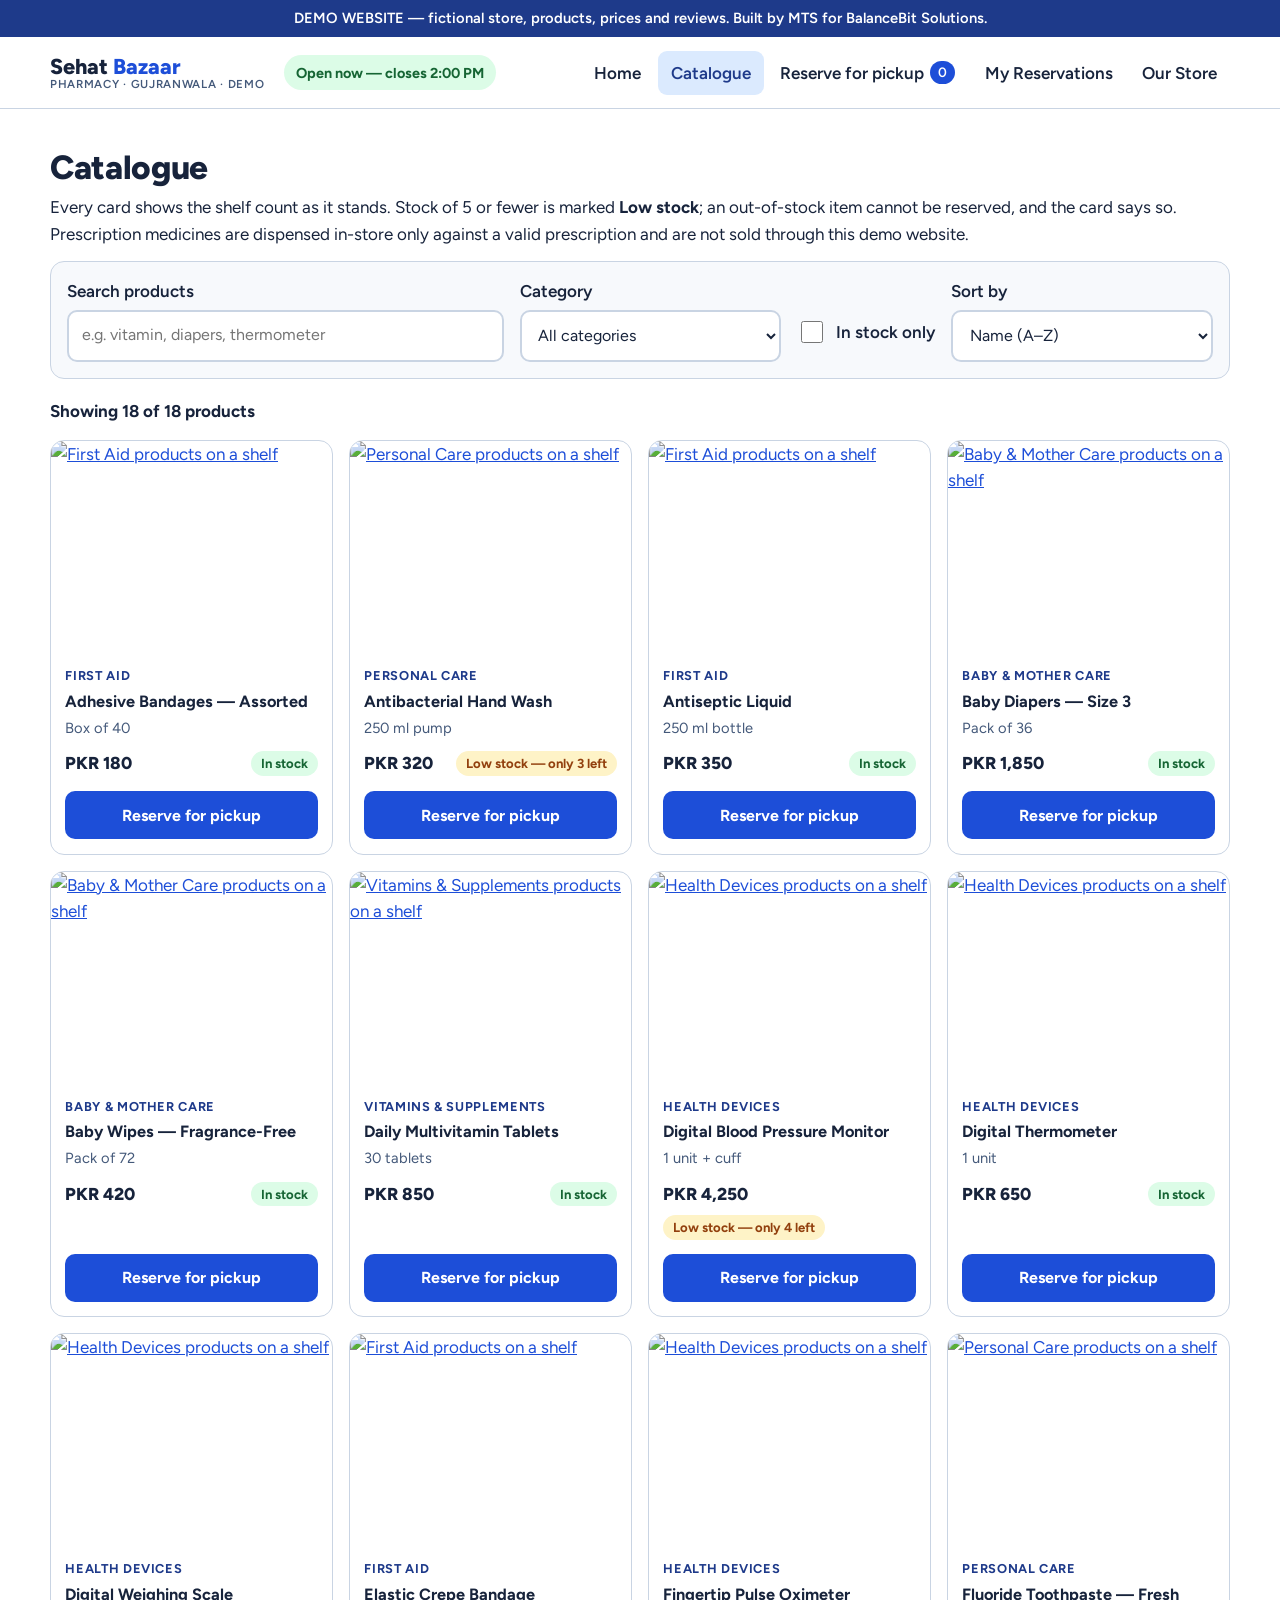
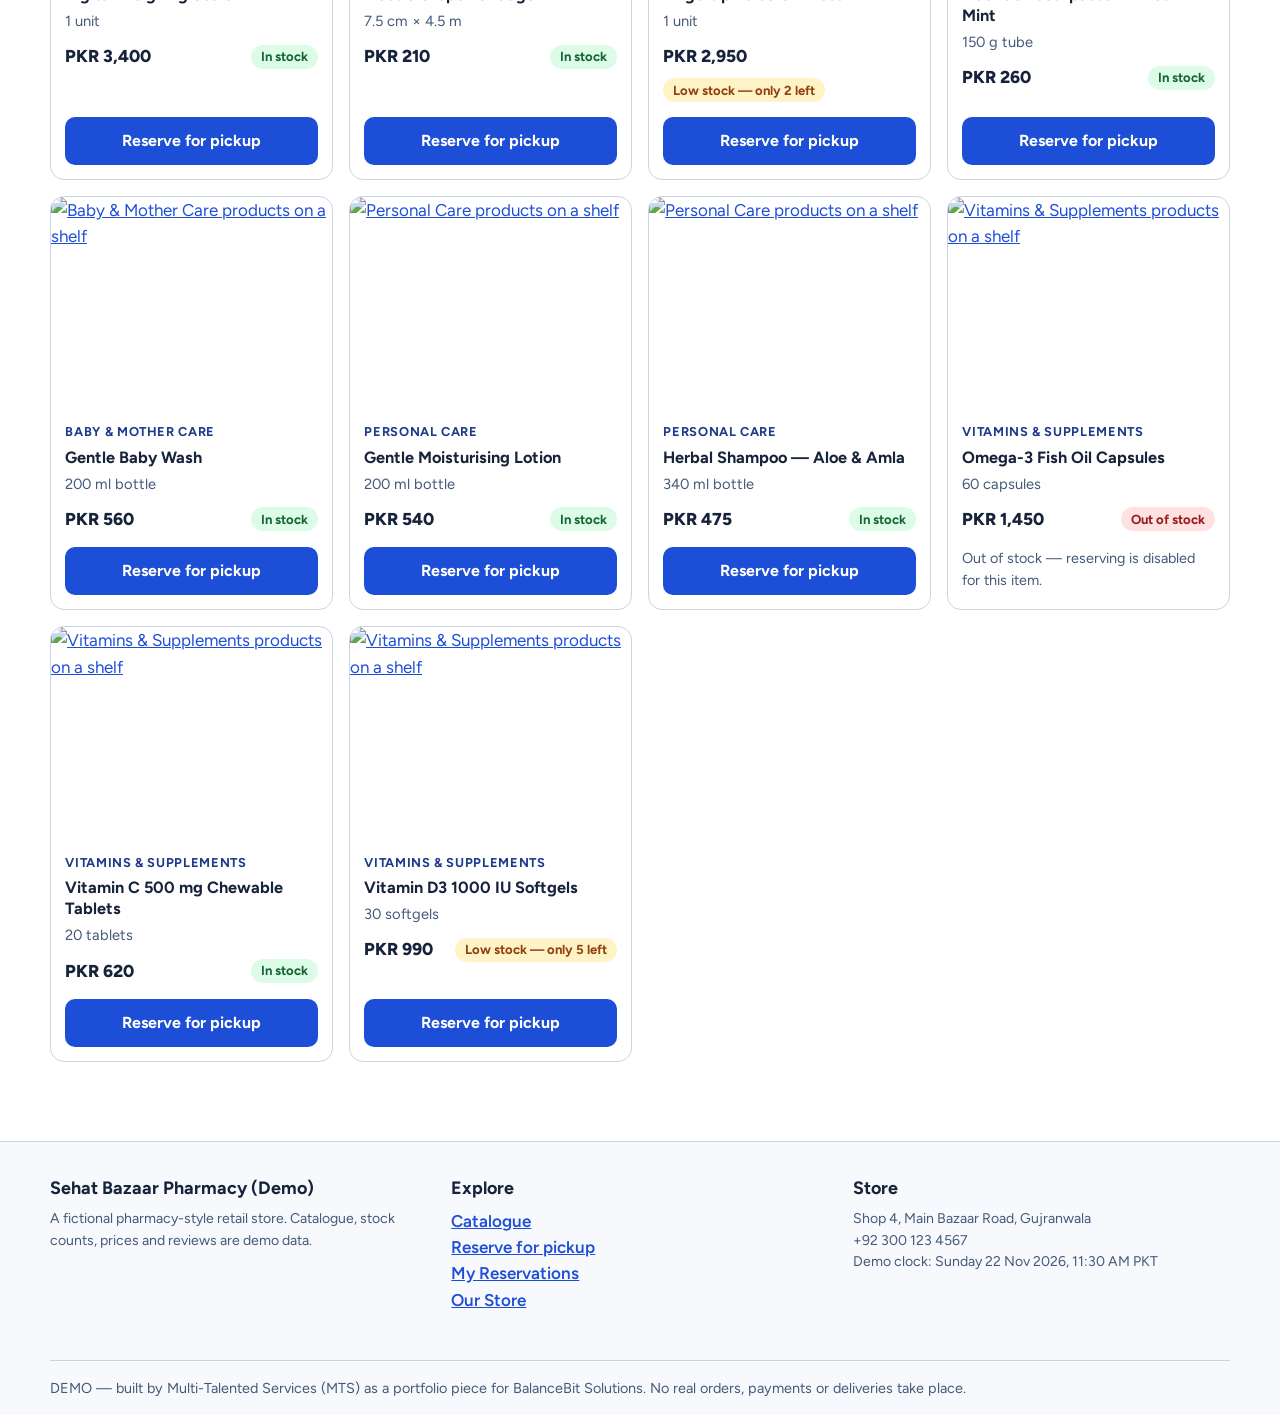
==== catalogue.html @ 66dd3151 "Queue #13: Sehat Bazaar Pharmacy retail store demo (6 pages, 141 tests PASS, scorecard 91/100)" ====
<!DOCTYPE html>
<html lang="en">
<head>
<meta charset="utf-8">
<meta name="viewport" content="width=device-width, initial-scale=1">
<title>Catalogue — Sehat Bazaar Pharmacy (Demo)</title>
<meta name="description" content="Demo catalogue of 18 fictional pharmacy-store products across five categories, with live stock states, search, category filter, in-stock toggle and sorting.">
<link rel="icon" href="assets/favicon.svg" type="image/svg+xml">
<link rel="preconnect" href="https://fonts.googleapis.com">
<link rel="preconnect" href="https://fonts.gstatic.com" crossorigin>
<link href="https://fonts.googleapis.com/css2?family=Figtree:wght@400;600;700;800&display=swap" rel="stylesheet">
<link rel="stylesheet" href="css/style.css">
</head>
<body>
<a class="skip" href="#main">Skip to main content</a>
<div class="demo-banner">DEMO WEBSITE — fictional store, products, prices and reviews. Built by MTS for BalanceBit Solutions.</div>
<header class="site-header">
  <div class="wrap header-in">
    <a class="logo" href="index.html">Sehat <span>Bazaar</span><small>Pharmacy · Gujranwala · Demo</small></a>
    <span class="open-chip" data-open-state>Open now</span>
    <nav class="main-nav" aria-label="Main">
      <a href="index.html">Home</a>
      <a href="catalogue.html" aria-current="page">Catalogue</a>
      <a href="reserve.html">Reserve for pickup<span class="basket-pill" data-basket-count>0</span></a>
      <a href="reservations.html">My Reservations</a>
      <a href="store.html">Our Store</a>
    </nav>
  </div>
</header>
<main id="main" class="wrap section">
  <h1>Catalogue</h1>
  <p>Every card shows the shelf count as it stands. Stock of 5 or fewer is marked <strong>Low stock</strong>; an out-of-stock item cannot be reserved, and the card says so. Prescription medicines are dispensed in-store only against a valid prescription and are not sold through this demo website.</p>

  <form class="filters" data-filters aria-label="Catalogue filters">
    <div class="field">
      <label for="f-q">Search products</label>
      <input type="search" id="f-q" data-f-q placeholder="e.g. vitamin, diapers, thermometer" autocomplete="off">
    </div>
    <div class="field">
      <label for="f-cat">Category</label>
      <select id="f-cat" data-f-cat>
        <option value="all">All categories</option>
        <option value="vitamins">Vitamins &amp; Supplements</option>
        <option value="personal">Personal Care</option>
        <option value="firstaid">First Aid</option>
        <option value="baby">Baby &amp; Mother Care</option>
        <option value="devices">Health Devices</option>
      </select>
    </div>
    <label class="checkline"><input type="checkbox" data-f-stock> In stock only</label>
    <div class="field">
      <label for="f-sort">Sort by</label>
      <select id="f-sort" data-f-sort>
        <option value="name-asc">Name (A–Z)</option>
        <option value="name-desc">Name (Z–A)</option>
        <option value="price-asc">Price (low to high)</option>
        <option value="price-desc">Price (high to low)</option>
      </select>
    </div>
  </form>

  <p class="count-line" data-f-count role="status">Showing 18 of 18 products</p>
  <div class="grid" data-cat-grid></div>
  <div class="empty" data-f-empty hidden>
    <h2>No products found</h2>
    <p data-f-empty-msg>No products match these filters.</p>
    <button class="btn btn-primary" type="button" data-f-reset>Reset all filters</button>
  </div>
</main>
<footer class="site-footer">
  <div class="wrap footer-in">
    <div><h3>Sehat Bazaar Pharmacy (Demo)</h3><p class="fine">A fictional pharmacy-style retail store. Catalogue, stock counts, prices and reviews are demo data.</p></div>
    <div><h3>Explore</h3><p><a href="catalogue.html">Catalogue</a><br><a href="reserve.html">Reserve for pickup</a><br><a href="reservations.html">My Reservations</a><br><a href="store.html">Our Store</a></p></div>
    <div><h3>Store</h3><p class="fine">Shop 4, Main Bazaar Road, Gujranwala<br>+92 300 123 4567<br>Demo clock: Sunday 22 Nov 2026, 11:30 AM PKT</p></div>
  </div>
  <div class="wrap footer-note">DEMO — built by Multi-Talented Services (MTS) as a portfolio piece for BalanceBit Solutions. No real orders, payments or deliveries take place.</div>
</footer>
<script src="js/logic.js"></script>
<script src="js/app.js"></script>
</body>
</html>
---- css/style.css ----
/* Sehat Bazaar Pharmacy (DEMO) — "Clean Local" civic-blue register.
   Tokens only (lesson 4): white ground, royal blue primary, cool-grey surfaces,
   ink text. Semantic colours appear ONLY for stock states and form errors. */
:root{
  --blue:#1D4ED8; --blue-dark:#1E3A8A; --blue-soft:#DBEAFE;
  --ink:#17233B; --muted:#44597A;
  --surface:#EEF2F7; --surface-2:#F7F9FC; --line:#C9D4E3;
  --ok:#166534; --ok-bg:#DCFCE7;
  --warn:#92400E; --warn-bg:#FEF3C7;
  --out:#991B1B; --out-bg:#FEE2E2;
  --error:#B91C1C;
  --radius:14px;
  --font:"Figtree","Segoe UI",system-ui,-apple-system,Arial,sans-serif;
}
*{box-sizing:border-box}
[hidden]{display:none !important}
html{scroll-behavior:smooth}
body{margin:0;font-family:var(--font);color:var(--ink);background:#fff;line-height:1.55;font-size:17px}
img{max-width:100%;display:block}
a{color:var(--blue)}
a:hover{color:var(--blue-dark)}
:focus-visible{outline:3px solid var(--blue);outline-offset:2px;border-radius:4px}
.wrap{max-width:1180px;margin:0 auto;padding:0 20px}
h1{font-size:2.1rem;line-height:1.15;margin:0 0 .5rem;font-weight:800;letter-spacing:-.01em}
h2{font-size:1.55rem;line-height:1.2;margin:0 0 .75rem;font-weight:800}
h3{font-size:1.12rem;margin:0 0 .4rem;font-weight:700}
p{margin:0 0 .9rem}
.fine{font-size:.88rem;color:var(--muted)}
.vh{position:absolute;width:1px;height:1px;overflow:hidden;clip:rect(0 0 0 0);white-space:nowrap}
.skip{position:absolute;left:-999px;top:0;background:var(--blue);color:#fff;padding:.6rem 1rem;z-index:50}
.skip:focus{left:8px;top:8px;color:#fff}

/* demo banner + header */
.demo-banner{background:var(--blue-dark);color:#fff;text-align:center;padding:.45rem 1rem;font-size:.92rem;font-weight:600}
.site-header{border-bottom:1px solid var(--line);background:#fff}
.header-in{display:flex;align-items:center;gap:1.2rem;flex-wrap:wrap;padding:.85rem 0}
.logo{font-size:1.35rem;font-weight:800;color:var(--ink);text-decoration:none;line-height:1.1}
.logo span{color:var(--blue)}
.logo small{display:block;font-size:.72rem;font-weight:600;color:var(--muted);letter-spacing:.06em;text-transform:uppercase}
.main-nav{display:flex;gap:.25rem;flex-wrap:wrap;margin-left:auto}
.main-nav a{color:var(--ink);text-decoration:none;font-weight:600;padding:.55rem .8rem;border-radius:9px;min-height:44px;display:inline-flex;align-items:center}
.main-nav a:hover{background:var(--surface);color:var(--blue-dark)}
.main-nav a[aria-current="page"]{background:var(--blue-soft);color:var(--blue-dark)}
.basket-pill{background:var(--blue);color:#fff;border-radius:999px;padding:.05rem .5rem;font-size:.85rem;margin-left:.35rem}
.open-chip{font-size:.9rem;font-weight:700;padding:.4rem .75rem;border-radius:999px;background:var(--surface);color:var(--ink)}
.open-chip.is-open{background:var(--ok-bg);color:var(--ok)}
.open-chip.is-closed{background:var(--out-bg);color:var(--out)}

/* buttons — ONE system */
.btn{display:inline-flex;align-items:center;justify-content:center;gap:.45rem;font:inherit;font-weight:700;
  border-radius:10px;border:2px solid transparent;padding:.62rem 1.15rem;min-height:48px;cursor:pointer;
  text-decoration:none;font-size:1rem;line-height:1.2}
.btn-primary{background:var(--blue);color:#fff}
.btn-primary:hover{background:var(--blue-dark);color:#fff}
.btn-ghost{background:#fff;border-color:var(--line);color:var(--ink)}
.btn-ghost:hover{border-color:var(--blue);color:var(--blue-dark)}
.btn-wa{background:#fff;border-color:var(--blue);color:var(--blue-dark)}
.btn-wa:hover{background:var(--blue-soft)}
.btn-block{width:100%}
.btn-sm{min-height:44px;padding:.4rem .8rem;font-size:.92rem}
.btn[disabled]{opacity:.55;cursor:not-allowed}

/* fields — ONE system */
label{font-weight:600;display:block;margin-bottom:.35rem}
input[type="text"],input[type="tel"],input[type="search"],input[type="number"],select{
  font:inherit;font-size:16px;color:var(--ink);background:#fff;border:2px solid var(--line);
  border-radius:10px;padding:.62rem .8rem;min-height:52px;width:100%}
input:focus,select:focus{border-color:var(--blue);outline:3px solid var(--blue-soft);outline-offset:0}
.field-error{color:var(--error);font-weight:600;font-size:.95rem;margin:.4rem 0 0}
.checkline{display:flex;align-items:center;gap:.6rem;font-weight:600;cursor:pointer;min-height:48px}
.checkline input{width:22px;height:22px;accent-color:var(--blue);flex:none}

/* hero */
.hero{background:var(--surface-2);border-bottom:1px solid var(--line)}
.hero-in{display:grid;grid-template-columns:1.05fr .95fr;gap:2rem;align-items:center;padding:2.4rem 0}
.hero p.lede{font-size:1.13rem;color:var(--muted);max-width:34rem}
.hero img{border-radius:var(--radius);width:100%;height:100%;object-fit:cover;aspect-ratio:3/2}
.hero-search{display:flex;gap:.6rem;margin:1.2rem 0 .8rem}
.hero-search input{flex:1;min-width:0}
.hero-meta{display:flex;gap:.6rem;flex-wrap:wrap;align-items:center}

/* sections */
.section{padding:2.4rem 0}
.section-alt{background:var(--surface-2);border-top:1px solid var(--line);border-bottom:1px solid var(--line)}
.section-head{display:flex;align-items:baseline;gap:1rem;flex-wrap:wrap;margin-bottom:1.2rem}
.section-head a{font-weight:700}

/* category tiles */
.tiles{display:grid;grid-template-columns:repeat(5,1fr);gap:1rem}
.tile{border:1px solid var(--line);border-radius:var(--radius);overflow:hidden;text-decoration:none;color:var(--ink);background:#fff;display:block}
.tile:hover{border-color:var(--blue)}
.tile img{width:100%;aspect-ratio:4/3;object-fit:cover}
.tile-body{display:block;padding:.7rem .85rem}
.tile-name{display:block;font-weight:700;line-height:1.25}
.tile-count{display:block;color:var(--muted);font-size:.9rem}

/* product cards — dense but calm */
.grid{display:grid;grid-template-columns:repeat(4,1fr);gap:1rem}
.card{border:1px solid var(--line);border-radius:var(--radius);background:#fff;overflow:hidden;display:flex;flex-direction:column}
.card-media img{width:100%;aspect-ratio:4/3;object-fit:cover}
.card-body{padding:.9rem;display:flex;flex-direction:column;gap:.3rem;flex:1}
.card-cat{font-size:.8rem;font-weight:700;letter-spacing:.05em;text-transform:uppercase;color:var(--blue-dark);margin:0}
.card-name{font-size:1.02rem;line-height:1.3;margin:0}
.card-name a{color:var(--ink);text-decoration:none}
.card-name a:hover{color:var(--blue-dark);text-decoration:underline}
.card-pack{color:var(--muted);font-size:.92rem;margin:0}
.card-row{display:flex;align-items:center;justify-content:space-between;gap:.5rem;margin:.35rem 0 .6rem;flex-wrap:wrap}
.price{font-weight:800;font-size:1.08rem}
.card-note{font-size:.9rem;color:var(--muted);margin:0}
.card .btn{margin-top:auto}
.badge{display:inline-block;font-size:.82rem;font-weight:700;padding:.22rem .6rem;border-radius:999px;line-height:1.3}
.badge-in{background:var(--ok-bg);color:var(--ok)}
.badge-low{background:var(--warn-bg);color:var(--warn)}
.badge-out{background:var(--out-bg);color:var(--out)}

/* filters */
.filters{display:grid;grid-template-columns:2fr 1.2fr auto 1.2fr;gap:1rem;align-items:end;background:var(--surface-2);
  border:1px solid var(--line);border-radius:var(--radius);padding:1rem;margin-bottom:1.2rem}
.filters .field label{margin-bottom:.3rem}
.count-line{font-weight:700;margin-bottom:1rem}
.empty{border:2px dashed var(--line);border-radius:var(--radius);padding:2rem;text-align:center;background:var(--surface-2)}

/* steps strip */
.steps{display:grid;grid-template-columns:repeat(3,1fr);gap:1rem}
.step{background:#fff;border:1px solid var(--line);border-radius:var(--radius);padding:1.1rem}
.step-num{display:inline-flex;width:34px;height:34px;border-radius:50%;background:var(--blue);color:#fff;
  align-items:center;justify-content:center;font-weight:800;margin-bottom:.5rem}

/* store strip / info */
.info-grid{display:grid;grid-template-columns:repeat(3,1fr);gap:1rem}
.info-card{background:#fff;border:1px solid var(--line);border-radius:var(--radius);padding:1.1rem}
table.hours{width:100%;border-collapse:collapse;background:#fff}
table.hours th,table.hours td{padding:.55rem .8rem;border-bottom:1px solid var(--line);text-align:left}
table.hours tr.today th,table.hours tr.today td{background:var(--blue-soft);font-weight:700}
.map-placeholder{border:2px dashed var(--line);border-radius:var(--radius);background:var(--surface);
  padding:2.2rem 1.2rem;text-align:center;color:var(--muted)}
.map-placeholder strong{color:var(--ink);display:block;font-size:1.1rem;margin-bottom:.3rem}

/* reviews */
.reviews{display:grid;grid-template-columns:repeat(2,1fr);gap:1rem}
.review{background:#fff;border:1px solid var(--line);border-radius:var(--radius);padding:1.1rem}
.review .stars{color:var(--warn);font-size:1.05rem;letter-spacing:.15em;margin-bottom:.4rem}
.review-name{font-weight:700;color:var(--muted);margin:0}

/* product detail */
.crumb{color:var(--muted);font-size:.95rem}
.detail-grid{display:grid;grid-template-columns:1fr 1fr;gap:2rem;align-items:start}
.detail-media img{border-radius:var(--radius);width:100%;aspect-ratio:4/3;object-fit:cover}
.detail-pack{color:var(--muted);font-weight:600}
.detail-price{font-size:1.7rem;font-weight:800}
.stock-num{font-weight:600;color:var(--muted)}
.qty-row{display:flex;align-items:center;gap:.6rem;margin:1rem 0 .4rem;flex-wrap:wrap}
.qty-row label{margin:0}
.qty-btn{width:48px;padding:.4rem;font-size:1.25rem}
.qty-row .qty-input{width:84px;flex:none;text-align:center}
.qty-val{font-weight:800;min-width:2ch;text-align:center;font-size:1.1rem}
.detail-actions{display:flex;gap:.7rem;flex-wrap:wrap;margin:1rem 0}
.notice{background:var(--warn-bg);border-radius:10px;padding:.8rem 1rem;font-weight:600}

/* basket / reservations */
.basket-list{list-style:none;margin:0 0 1rem;padding:0}
.basket-row{display:grid;grid-template-columns:1fr auto auto auto;gap:1rem;align-items:center;
  border:1px solid var(--line);border-radius:var(--radius);padding:.9rem 1rem;margin-bottom:.7rem;background:#fff}
.basket-info span{display:block;color:var(--muted);font-size:.92rem}
.basket-line{font-weight:800;white-space:nowrap}
.qty-row-sm{margin:0}
.total-row{display:flex;justify-content:space-between;align-items:center;font-size:1.15rem;font-weight:800;
  border-top:2px solid var(--line);padding-top:.8rem;margin-bottom:1.4rem}
.res-form{display:grid;grid-template-columns:1fr 1fr;gap:1rem;max-width:760px}
.res-form .field-full{grid-column:1/-1}
.confirm{background:var(--surface-2);border:2px solid var(--blue);border-radius:var(--radius);padding:1.4rem;max-width:760px}
.confirm-total{font-size:1.12rem}
.res-card{border:1px solid var(--line);border-radius:var(--radius);padding:1.1rem;margin-bottom:1rem;background:#fff}
.res-head{display:flex;justify-content:space-between;align-items:center;gap:1rem;flex-wrap:wrap}
.toast{position:fixed;left:50%;bottom:18px;transform:translateX(-50%);background:var(--ink);color:#fff;
  padding:.7rem 1.1rem;border-radius:10px;font-weight:600;z-index:60;max-width:92vw;text-align:center;margin:0}

/* footer */
.site-footer{background:var(--surface-2);border-top:1px solid var(--line);margin-top:2.5rem}
.footer-in{display:grid;grid-template-columns:repeat(3,1fr);gap:1.5rem;padding:2rem 0}
.site-footer a{font-weight:600}
.footer-note{border-top:1px solid var(--line);padding:1rem 0;font-size:.9rem;color:var(--muted)}

@keyframes kenburns{from{transform:scale(1)}to{transform:scale(1.05)}}
.hero img{animation:kenburns 14s ease-in-out infinite alternate}
@media (prefers-reduced-motion: reduce){
  html{scroll-behavior:auto}
  .hero img{animation:none}
}
@media (max-width:1000px){
  .grid{grid-template-columns:repeat(3,1fr)}
  .tiles{grid-template-columns:repeat(3,1fr)}
  .filters{grid-template-columns:1fr 1fr}
}
@media (max-width:760px){
  .hero-in{grid-template-columns:1fr;padding:1.6rem 0}
  .grid{grid-template-columns:repeat(2,1fr)}
  .tiles{grid-template-columns:repeat(2,1fr)}
  .steps,.info-grid,.reviews,.footer-in{grid-template-columns:1fr}
  .detail-grid{grid-template-columns:1fr}
  .res-form{grid-template-columns:1fr}
  .basket-row{grid-template-columns:1fr auto}
  .header-in{gap:.7rem}
  h1{font-size:1.7rem}
}
@media (max-width:420px){
  .grid{grid-template-columns:1fr 1fr;gap:.7rem}
  .tile-body{padding:.6rem}
  .tile-name{font-size:.9rem}
  .filters{grid-template-columns:1fr}
  .hero-search{flex-direction:column}
  .hero-search .btn{width:100%}
}
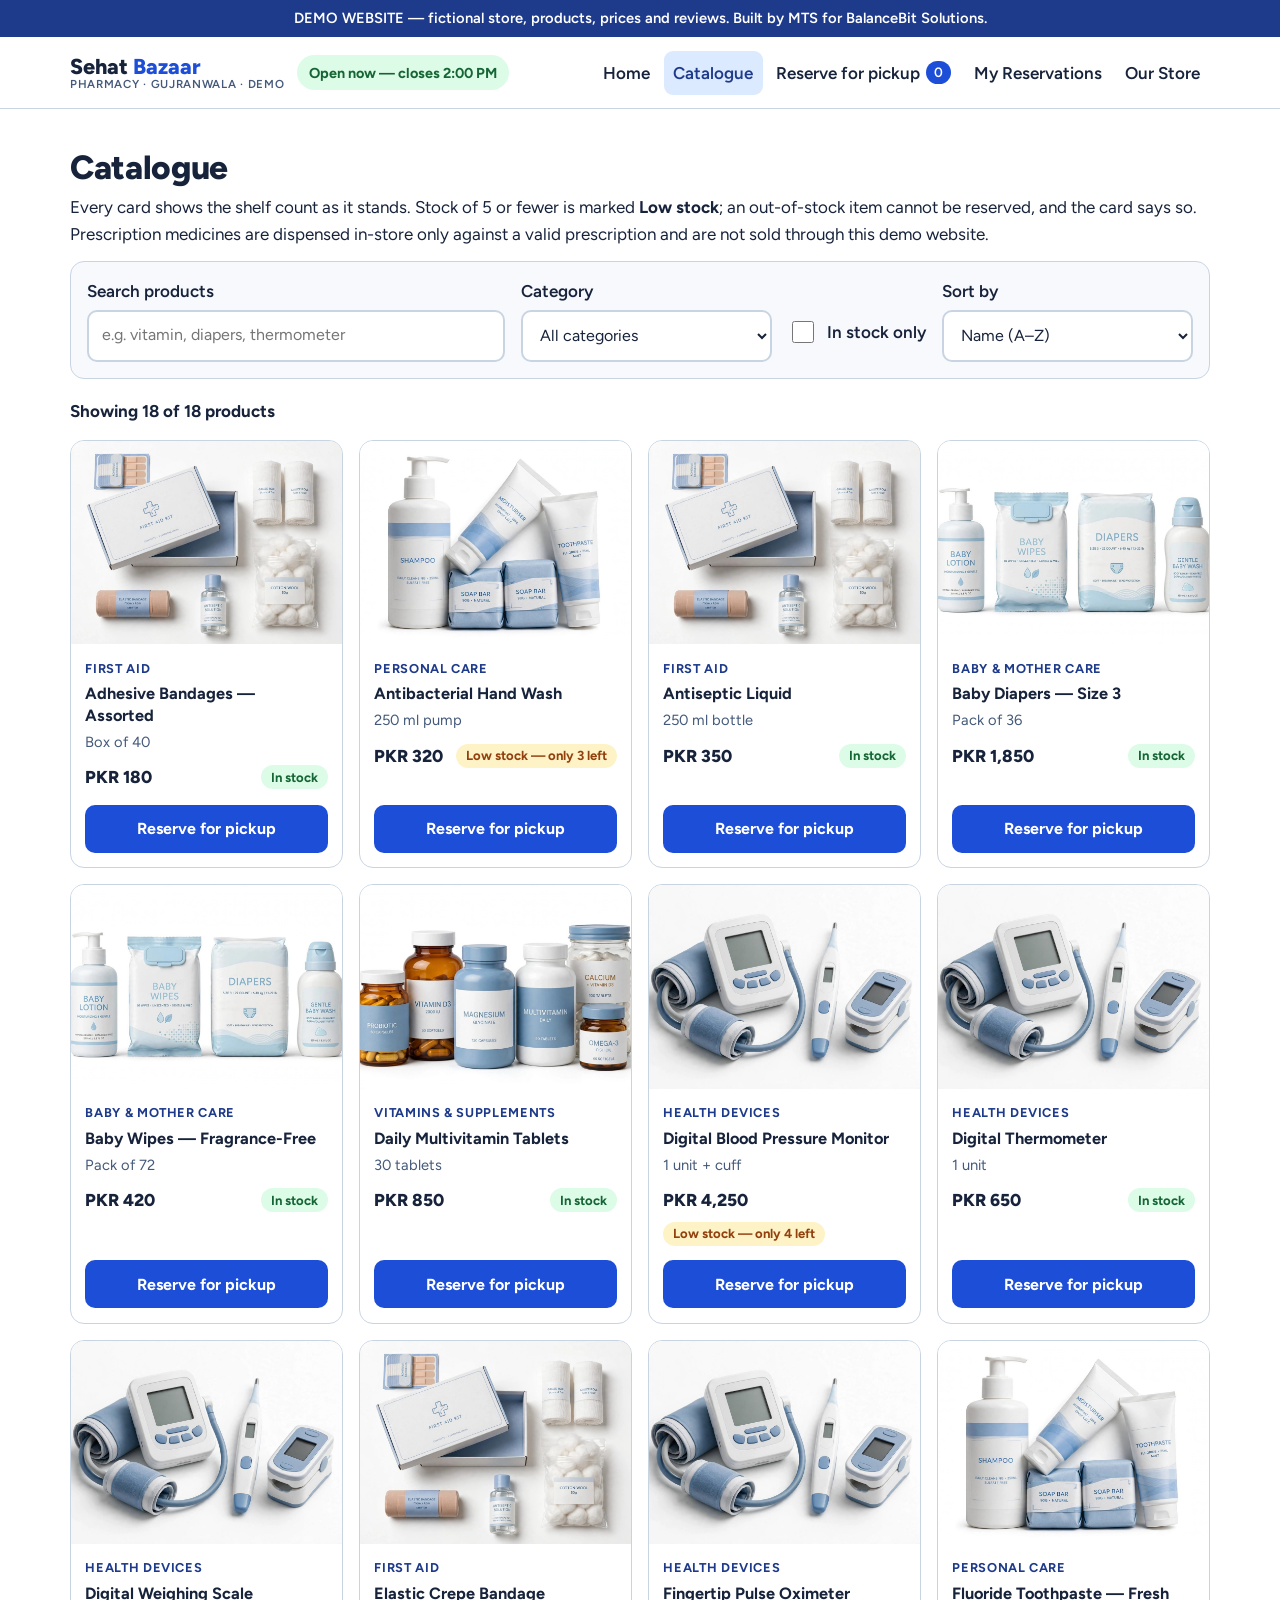
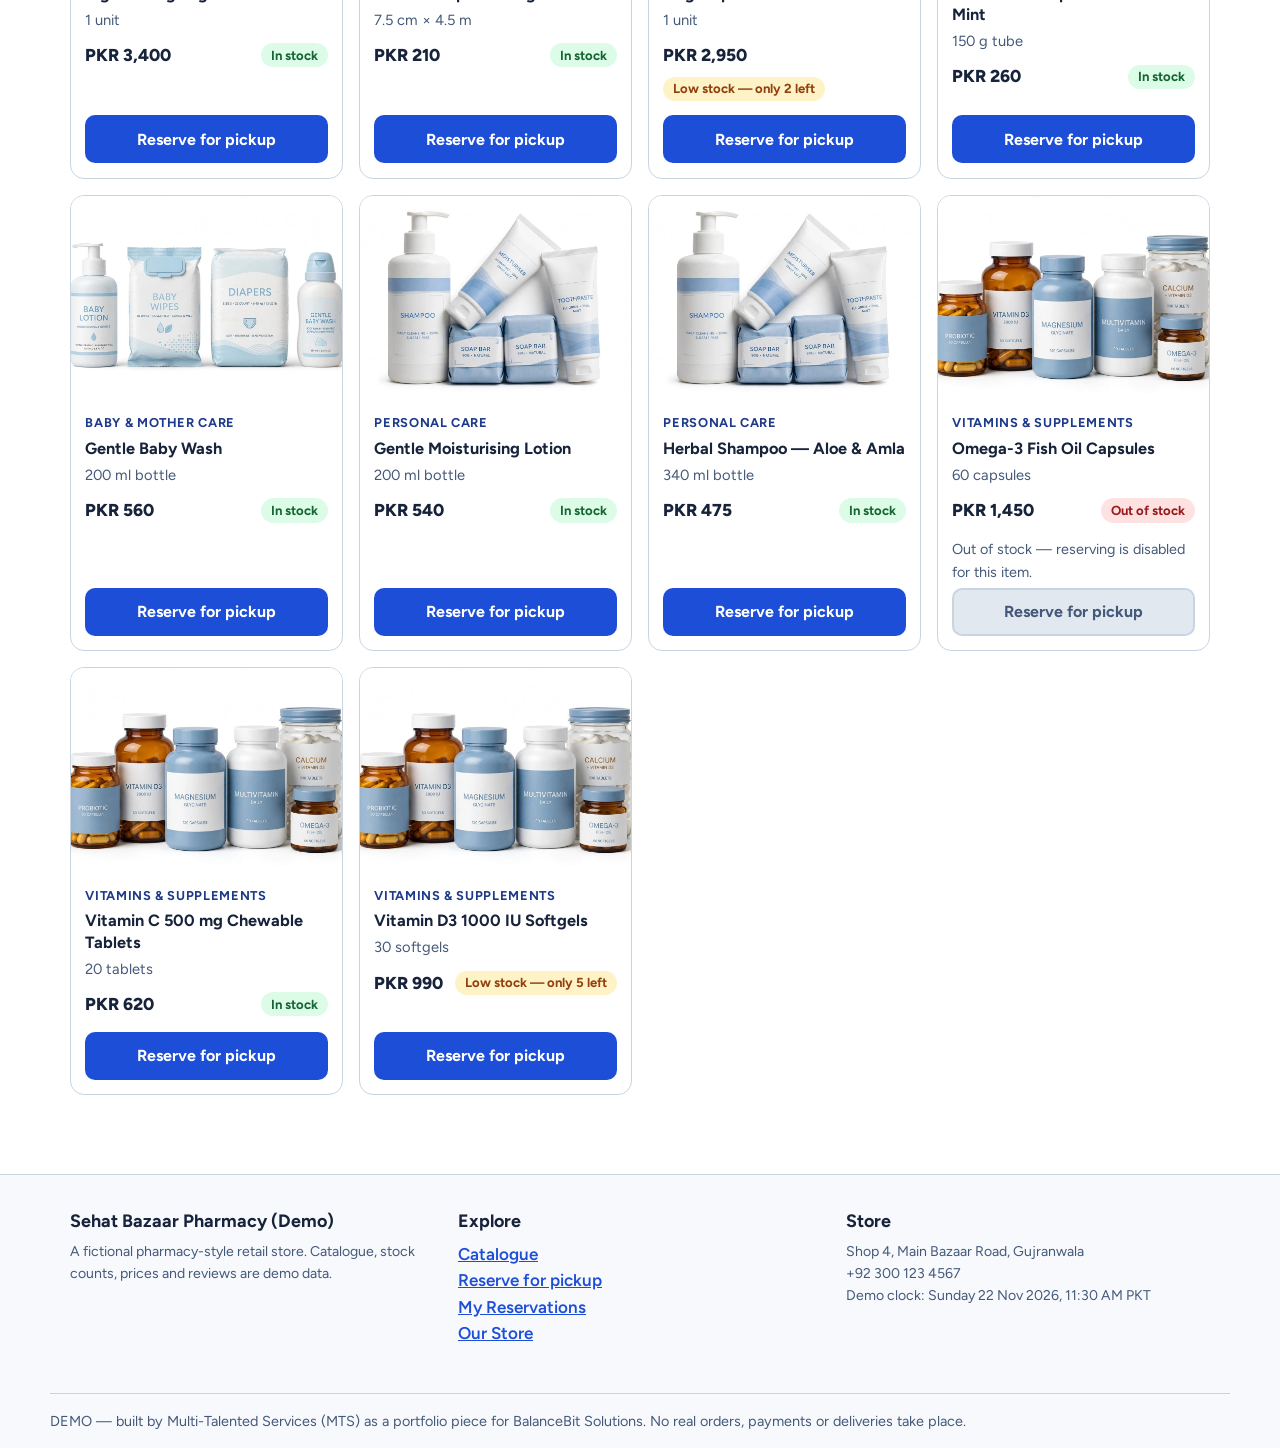
==== commit 684859f3: "Apply round-2 re-verification fixes (12 defects)" ====
--- a/catalogue.html
+++ b/catalogue.html
@@ -18,7 +18,8 @@
   <div class="wrap header-in">
     <a class="logo" href="index.html">Sehat <span>Bazaar</span><small>Pharmacy · Gujranwala · Demo</small></a>
     <span class="open-chip" data-open-state>Open now</span>
-    <nav class="main-nav" aria-label="Main">
+    <button class="nav-toggle" type="button" aria-expanded="false" aria-controls="main-nav" aria-label="Open menu"><svg viewBox="0 0 24 24" width="20" height="20" fill="none" stroke="currentColor" stroke-width="2.2" stroke-linecap="round" aria-hidden="true"><path d="M4 7h16M4 12h16M4 17h16"/></svg>Menu</button>
+    <nav class="main-nav" id="main-nav" aria-label="Main">
       <a href="index.html">Home</a>
       <a href="catalogue.html" aria-current="page">Catalogue</a>
       <a href="reserve.html">Reserve for pickup<span class="basket-pill" data-basket-count>0</span></a>
--- a/css/style.css
+++ b/css/style.css
@@ -9,6 +9,7 @@
   --warn:#92400E; --warn-bg:#FEF3C7;
   --out:#991B1B; --out-bg:#FEE2E2;
   --error:#B91C1C;
+  --disabled-bg:#E2E8F0; --disabled-text:#44597A;
   --radius:14px;
   --font:"Figtree","Segoe UI",system-ui,-apple-system,Arial,sans-serif;
 }
@@ -33,7 +34,7 @@
 /* demo banner + header */
 .demo-banner{background:var(--blue-dark);color:#fff;text-align:center;padding:.45rem 1rem;font-size:.92rem;font-weight:600}
 .site-header{border-bottom:1px solid var(--line);background:#fff}
-.header-in{display:flex;align-items:center;gap:1.2rem;flex-wrap:wrap;padding:.85rem 0}
+.header-in{display:flex;align-items:center;gap:1.2rem;flex-wrap:wrap;padding-block:.85rem}
 .logo{font-size:1.35rem;font-weight:800;color:var(--ink);text-decoration:none;line-height:1.1}
 .logo span{color:var(--blue)}
 .logo small{display:block;font-size:.72rem;font-weight:600;color:var(--muted);letter-spacing:.06em;text-transform:uppercase}
@@ -45,6 +46,22 @@
 .open-chip{font-size:.9rem;font-weight:700;padding:.4rem .75rem;border-radius:999px;background:var(--surface);color:var(--ink)}
 .open-chip.is-open{background:var(--ok-bg);color:var(--ok)}
 .open-chip.is-closed{background:var(--out-bg);color:var(--out)}
+.nav-toggle{display:none;align-items:center;gap:.45rem;min-height:44px;padding:.55rem .9rem;border:1px solid var(--line);border-radius:9px;background:#fff;color:var(--ink);font:inherit;font-weight:700;cursor:pointer}
+/* With the wrap's inline padding restored (padding-block fix above), the desktop
+   header row needs its ~40px back: gaps and nav-link padding are tightened so
+   logo + open-chip + nav stay on one row at 1440px as originally built. */
+.header-in{gap:.8rem}
+.main-nav a{padding-inline:.6rem}
+.nav-toggle svg{flex:none}
+/* Round-2 fix (RS-2): real mobile menu at <=768px — logo + open-chip + Menu button
+   on one row; the nav collapses into a full-width stacked list in the site's own system. */
+@media (max-width:768px){
+  .nav-toggle{display:inline-flex;margin-left:auto}
+  .logo{flex:none}
+  .main-nav{display:none}
+  .main-nav.open{display:flex;flex-direction:column;align-items:stretch;flex-wrap:nowrap;order:4;flex-basis:100%;margin-left:0;gap:.15rem}
+  .main-nav.open a{justify-content:flex-start}
+}
 
 /* buttons — ONE system */
 .btn{display:inline-flex;align-items:center;justify-content:center;gap:.45rem;font:inherit;font-weight:700;
@@ -58,7 +75,14 @@
 .btn-wa:hover{background:var(--blue-soft)}
 .btn-block{width:100%}
 .btn-sm{min-height:44px;padding:.4rem .8rem;font-size:.92rem}
-.btn[disabled]{opacity:.55;cursor:not-allowed}
+/* disabled STATE of the one button system: same size/radius/height, muted
+   grey ground + muted text instead of royal blue, not-allowed cursor.
+   Solid colours (no opacity fade) so the label stays readable:
+   #44597A on #E2E8F0 = 5.76:1. Hover must not revive the active colours. */
+.btn[disabled],.btn:disabled{background:var(--disabled-bg);color:var(--disabled-text);
+  border-color:var(--line);cursor:not-allowed;opacity:1}
+.btn[disabled]:hover,.btn:disabled:hover{background:var(--disabled-bg);color:var(--disabled-text);
+  border-color:var(--line)}
 
 /* fields — ONE system */
 label{font-weight:600;display:block;margin-bottom:.35rem}
@@ -71,8 +95,8 @@
 .checkline input{width:22px;height:22px;accent-color:var(--blue);flex:none}
 
 /* hero */
-.hero{background:var(--surface-2);border-bottom:1px solid var(--line)}
-.hero-in{display:grid;grid-template-columns:1.05fr .95fr;gap:2rem;align-items:center;padding:2.4rem 0}
+.hero{background:var(--surface-2);border-bottom:1px solid var(--line);overflow:hidden}
+.hero-in{display:grid;grid-template-columns:1.05fr .95fr;gap:2rem;align-items:center;padding-block:2.4rem}
 .hero p.lede{font-size:1.13rem;color:var(--muted);max-width:34rem}
 .hero img{border-radius:var(--radius);width:100%;height:100%;object-fit:cover;aspect-ratio:3/2}
 .hero-search{display:flex;gap:.6rem;margin:1.2rem 0 .8rem}
@@ -80,7 +104,7 @@
 .hero-meta{display:flex;gap:.6rem;flex-wrap:wrap;align-items:center}
 
 /* sections */
-.section{padding:2.4rem 0}
+.section{padding-block:2.4rem}
 .section-alt{background:var(--surface-2);border-top:1px solid var(--line);border-bottom:1px solid var(--line)}
 .section-head{display:flex;align-items:baseline;gap:1rem;flex-wrap:wrap;margin-bottom:1.2rem}
 .section-head a{font-weight:700}
@@ -177,7 +201,7 @@
 
 /* footer */
 .site-footer{background:var(--surface-2);border-top:1px solid var(--line);margin-top:2.5rem}
-.footer-in{display:grid;grid-template-columns:repeat(3,1fr);gap:1.5rem;padding:2rem 0}
+.footer-in{display:grid;grid-template-columns:repeat(3,1fr);gap:1.5rem;padding-block:2rem}
 .site-footer a{font-weight:600}
 .footer-note{border-top:1px solid var(--line);padding:1rem 0;font-size:.9rem;color:var(--muted)}
 
@@ -193,7 +217,7 @@
   .filters{grid-template-columns:1fr 1fr}
 }
 @media (max-width:760px){
-  .hero-in{grid-template-columns:1fr;padding:1.6rem 0}
+  .hero-in{grid-template-columns:1fr;padding-block:1.6rem}
   .grid{grid-template-columns:repeat(2,1fr)}
   .tiles{grid-template-columns:repeat(2,1fr)}
   .steps,.info-grid,.reviews,.footer-in{grid-template-columns:1fr}
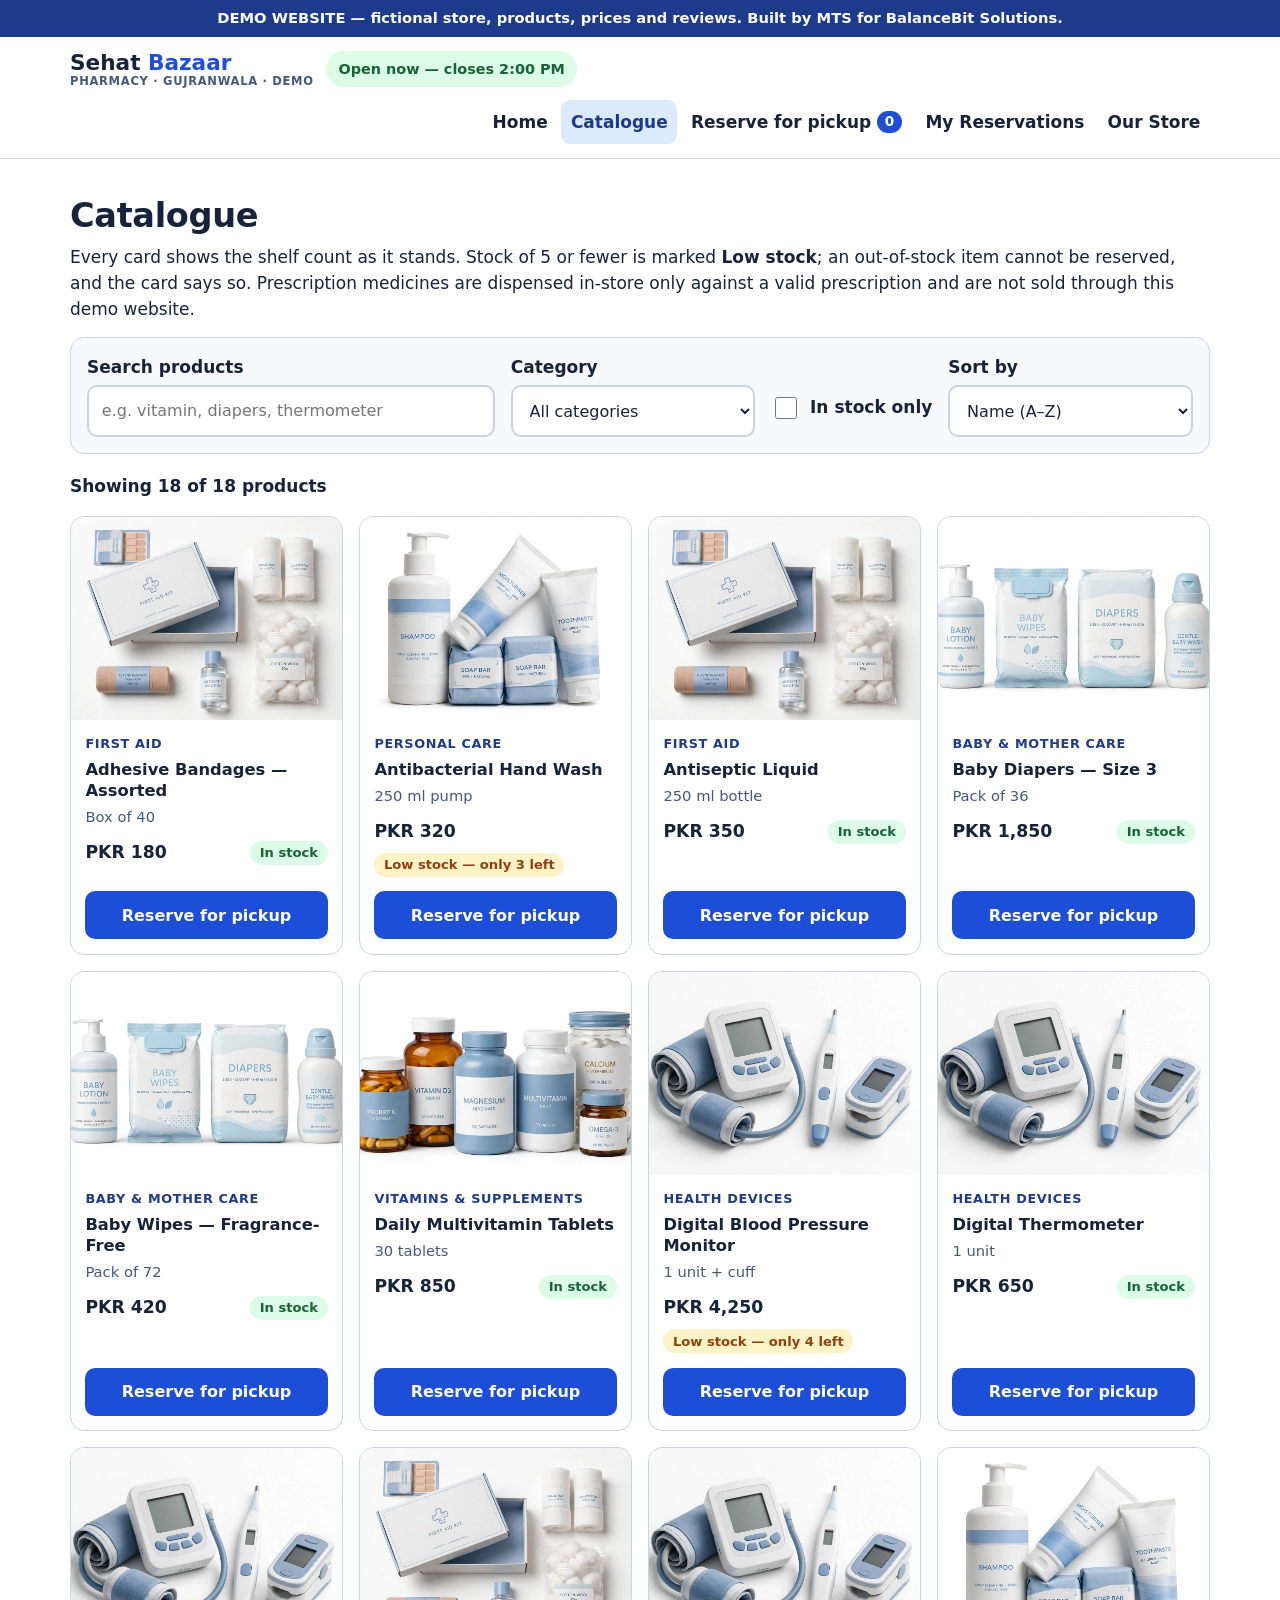
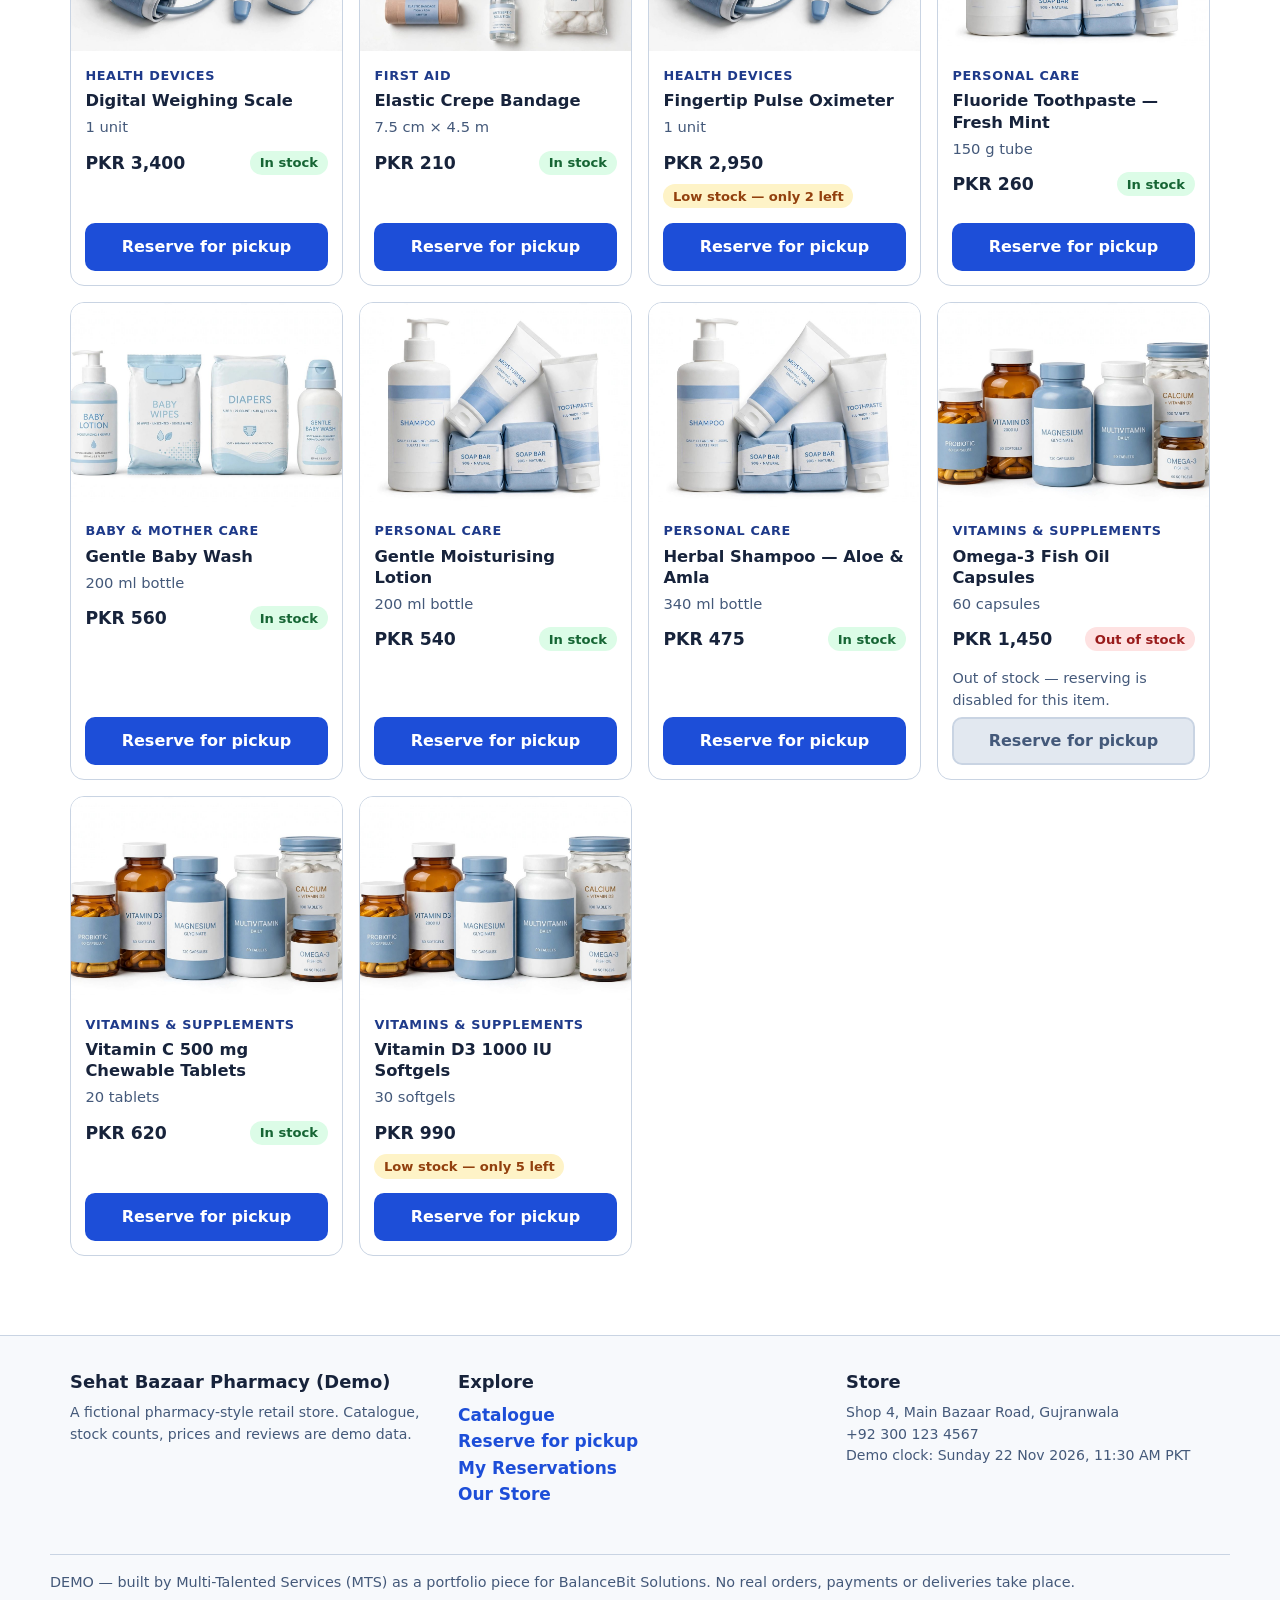
==== commit 321c460d: "Premium upgrade batch 2026-11-22: audit fixes + premium ladder + static capture mode + self-hosted f" ====
--- a/catalogue.html
+++ b/catalogue.html
@@ -6,9 +6,9 @@
 <title>Catalogue — Sehat Bazaar Pharmacy (Demo)</title>
 <meta name="description" content="Demo catalogue of 18 fictional pharmacy-store products across five categories, with live stock states, search, category filter, in-stock toggle and sorting.">
 <link rel="icon" href="assets/favicon.svg" type="image/svg+xml">
-<link rel="preconnect" href="https://fonts.googleapis.com">
-<link rel="preconnect" href="https://fonts.gstatic.com" crossorigin>
-<link href="https://fonts.googleapis.com/css2?family=Figtree:wght@400;600;700;800&display=swap" rel="stylesheet">
+
+
+<link rel="stylesheet" href="assets/fonts/fonts.css">
 <link rel="stylesheet" href="css/style.css">
 </head>
 <body>
--- a/assets/fonts/fonts.css
+++ b/assets/fonts/fonts.css
@@ -0,0 +1,75 @@
+/* Self-hosted webfonts (Google Fonts, OFL) — downloaded 2026-11-22.
+   Replaces the fonts.googleapis.com stylesheet so the design renders
+   identically with or without external network access. */
+/* latin */
+@font-face {
+  font-family: 'Figtree';
+  font-style: normal;
+  font-weight: 400;
+  font-display: swap;
+  src: url(./figtree-normal-latin-dab710cf.woff2) format('woff2');
+  unicode-range: U+0000-00FF, U+0131, U+0152-0153, U+02BB-02BC, U+02C6, U+02DA, U+02DC, U+0304, U+0308, U+0329, U+2000-206F, U+20AC, U+2122, U+2191, U+2193, U+2212, U+2215, U+FEFF, U+FFFD;
+}
+/* latin-ext */
+@font-face {
+  font-family: 'Figtree';
+  font-style: normal;
+  font-weight: 400;
+  font-display: swap;
+  src: url(./figtree-normal-latin-ext-c15953e5.woff2) format('woff2');
+  unicode-range: U+0100-02BA, U+02BD-02C5, U+02C7-02CC, U+02CE-02D7, U+02DD-02FF, U+0304, U+0308, U+0329, U+1D00-1DBF, U+1E00-1E9F, U+1EF2-1EFF, U+2020, U+20A0-20AB, U+20AD-20C4, U+2113, U+2C60-2C7F, U+A720-A7FF;
+}
+/* latin */
+@font-face {
+  font-family: 'Figtree';
+  font-style: normal;
+  font-weight: 600;
+  font-display: swap;
+  src: url(./figtree-normal-latin-dab710cf.woff2) format('woff2');
+  unicode-range: U+0000-00FF, U+0131, U+0152-0153, U+02BB-02BC, U+02C6, U+02DA, U+02DC, U+0304, U+0308, U+0329, U+2000-206F, U+20AC, U+2122, U+2191, U+2193, U+2212, U+2215, U+FEFF, U+FFFD;
+}
+/* latin-ext */
+@font-face {
+  font-family: 'Figtree';
+  font-style: normal;
+  font-weight: 600;
+  font-display: swap;
+  src: url(./figtree-normal-latin-ext-c15953e5.woff2) format('woff2');
+  unicode-range: U+0100-02BA, U+02BD-02C5, U+02C7-02CC, U+02CE-02D7, U+02DD-02FF, U+0304, U+0308, U+0329, U+1D00-1DBF, U+1E00-1E9F, U+1EF2-1EFF, U+2020, U+20A0-20AB, U+20AD-20C4, U+2113, U+2C60-2C7F, U+A720-A7FF;
+}
+/* latin */
+@font-face {
+  font-family: 'Figtree';
+  font-style: normal;
+  font-weight: 700;
+  font-display: swap;
+  src: url(./figtree-normal-latin-dab710cf.woff2) format('woff2');
+  unicode-range: U+0000-00FF, U+0131, U+0152-0153, U+02BB-02BC, U+02C6, U+02DA, U+02DC, U+0304, U+0308, U+0329, U+2000-206F, U+20AC, U+2122, U+2191, U+2193, U+2212, U+2215, U+FEFF, U+FFFD;
+}
+/* latin-ext */
+@font-face {
+  font-family: 'Figtree';
+  font-style: normal;
+  font-weight: 700;
+  font-display: swap;
+  src: url(./figtree-normal-latin-ext-c15953e5.woff2) format('woff2');
+  unicode-range: U+0100-02BA, U+02BD-02C5, U+02C7-02CC, U+02CE-02D7, U+02DD-02FF, U+0304, U+0308, U+0329, U+1D00-1DBF, U+1E00-1E9F, U+1EF2-1EFF, U+2020, U+20A0-20AB, U+20AD-20C4, U+2113, U+2C60-2C7F, U+A720-A7FF;
+}
+/* latin */
+@font-face {
+  font-family: 'Figtree';
+  font-style: normal;
+  font-weight: 800;
+  font-display: swap;
+  src: url(./figtree-normal-latin-dab710cf.woff2) format('woff2');
+  unicode-range: U+0000-00FF, U+0131, U+0152-0153, U+02BB-02BC, U+02C6, U+02DA, U+02DC, U+0304, U+0308, U+0329, U+2000-206F, U+20AC, U+2122, U+2191, U+2193, U+2212, U+2215, U+FEFF, U+FFFD;
+}
+/* latin-ext */
+@font-face {
+  font-family: 'Figtree';
+  font-style: normal;
+  font-weight: 800;
+  font-display: swap;
+  src: url(./figtree-normal-latin-ext-c15953e5.woff2) format('woff2');
+  unicode-range: U+0100-02BA, U+02BD-02C5, U+02C7-02CC, U+02CE-02D7, U+02DD-02FF, U+0304, U+0308, U+0329, U+1D00-1DBF, U+1E00-1E9F, U+1EF2-1EFF, U+2020, U+20A0-20AB, U+20AD-20C4, U+2113, U+2C60-2C7F, U+A720-A7FF;
+}
--- a/css/style.css
+++ b/css/style.css
@@ -18,8 +18,9 @@
 html{scroll-behavior:smooth}
 body{margin:0;font-family:var(--font);color:var(--ink);background:#fff;line-height:1.55;font-size:17px}
 img{max-width:100%;display:block}
-a{color:var(--blue)}
+a{color:var(--blue);text-decoration:none}
 a:hover{color:var(--blue-dark)}
+.section-head a:hover,.site-footer a:hover,.hero-meta a:hover{text-decoration:underline;text-underline-offset:3px}
 :focus-visible{outline:3px solid var(--blue);outline-offset:2px;border-radius:4px}
 .wrap{max-width:1180px;margin:0 auto;padding:0 20px}
 h1{font-size:2.1rem;line-height:1.15;margin:0 0 .5rem;font-weight:800;letter-spacing:-.01em}
@@ -235,3 +236,74 @@
   .hero-search{flex-direction:column}
   .hero-search .btn{width:100%}
 }
+
+/* ===== Premium upgrade 2026-11-22 (appended; base link/list rules above are
+   the audit-fixed set and are NOT modified by this block) ===== */
+@view-transition{navigation:auto}
+@media (prefers-reduced-motion: reduce){ @view-transition{navigation:none} }
+
+/* display type (P4): the hero statement steps up to display scale */
+.hero h1{font-size:clamp(2.1rem,4.6vw,3.3rem);line-height:1.05;letter-spacing:-.02em}
+
+/* micro-interactions (P7): the one button/card system gains motion states */
+.btn{transition:background-color .25s ease,border-color .25s ease,color .25s ease,transform .15s ease}
+.btn:active{transform:translateY(1px)}
+.card,.tile{transition:border-color .25s ease,box-shadow .25s ease,transform .25s ease}
+.card:hover,.tile:hover{box-shadow:0 10px 28px rgba(23,35,59,.10);transform:translateY(-2px)}
+
+/* care journey — route → review → reserve as one designed flow */
+.journey{display:grid;grid-template-columns:repeat(3,1fr);gap:1rem;position:relative}
+.jstep{background:#fff;border:1px solid var(--line);border-radius:var(--radius);padding:1.1rem;position:relative}
+.jstep.is-active{border-color:var(--blue);box-shadow:0 0 0 1px var(--blue)}
+.jstep.is-done{border-color:var(--ok)}
+.jstep.is-done .step-num{background:var(--ok)}
+.chips{display:flex;flex-wrap:wrap;gap:.5rem;margin-top:.4rem}
+.chip{font:inherit;font-weight:700;font-size:.95rem;min-height:48px;padding:.5rem .85rem;border-radius:999px;
+  border:2px solid var(--line);background:#fff;color:var(--ink);cursor:pointer;
+  transition:border-color .2s ease,background-color .2s ease,color .2s ease}
+.chip:hover{border-color:var(--blue);color:var(--blue-dark)}
+.chip[aria-pressed="true"]{background:var(--blue);border-color:var(--blue);color:#fff}
+.chip:focus-visible{outline:3px solid var(--blue);outline-offset:2px}
+
+/* reveal-on-scroll (premium.js adds .px to <html> first; without JS or with
+   reduced motion every block is simply visible — reveal-by-default) */
+.px [data-reveal].armed{opacity:0;transform:translateY(14px)}
+.px [data-reveal].armed.in{opacity:1;transform:none;transition:opacity .65s ease,transform .65s cubic-bezier(.22,1,.36,1)}
+.px [data-reveal].armed.in.snap{transition:none}
+@media (prefers-reduced-motion: reduce){
+  .px [data-reveal].armed{opacity:1;transform:none;transition:none}
+  .card:hover,.tile:hover{transform:none}
+}
+
+/* refill & regulars module */
+.refill-grid{display:grid;grid-template-columns:1fr 1fr;gap:1.6rem;align-items:start}
+.refill-form{display:grid;gap:.9rem;background:#fff;border:1px solid var(--line);border-radius:var(--radius);padding:1.2rem}
+.refill-form .field-error{margin:.3rem 0 0}
+.refill-confirm{max-width:none}
+
+/* trust design — the counter & the honesty lines as designed elements */
+.trust-grid{display:grid;grid-template-columns:repeat(3,1fr);gap:1rem}
+.trust-card{background:#fff;border:1px solid var(--line);border-top:4px solid var(--blue);border-radius:var(--radius);padding:1.1rem}
+.trust-kicker{font-size:.78rem;font-weight:800;letter-spacing:.12em;text-transform:uppercase;color:var(--blue-dark);margin:0 0 .45rem}
+.trust-line{font-size:1.06rem;font-weight:700;line-height:1.45;margin:0 0 .5rem}
+
+/* Swiper category rail (index only; .tiles grid is the no-JS/static state) */
+.tiles.swiper{display:block;overflow:hidden;padding:.2rem .2rem 2.6rem}
+.tiles.swiper .swiper-wrapper{align-items:stretch}
+.tiles.swiper .swiper-slide{width:23.2%;height:auto}
+.tiles.swiper .tile{height:100%}
+.rail-btn{position:absolute;top:38%;z-index:5;width:48px;height:48px;border-radius:50%;
+  border:2px solid var(--line);background:#fff;color:var(--blue-dark);font-size:1.3rem;font-weight:800;
+  display:flex;align-items:center;justify-content:center;cursor:pointer;line-height:1}
+.rail-btn:hover{border-color:var(--blue)}
+.rail-btn.swiper-button-disabled{opacity:.38;cursor:not-allowed}
+.rail-prev{left:.35rem}.rail-next{right:.35rem}
+.tiles.swiper .swiper-pagination{bottom:.35rem}
+.tiles.swiper .swiper-pagination-bullet{width:11px;height:11px;background:var(--line);opacity:1}
+.tiles.swiper .swiper-pagination-bullet-active{background:var(--blue)}
+@media (max-width:1000px){ .tiles.swiper .swiper-slide{width:31.5%} }
+@media (max-width:760px){
+  .journey,.refill-grid,.trust-grid{grid-template-columns:1fr}
+  .tiles.swiper .swiper-slide{width:72%}
+  .rail-btn{display:none}
+}
